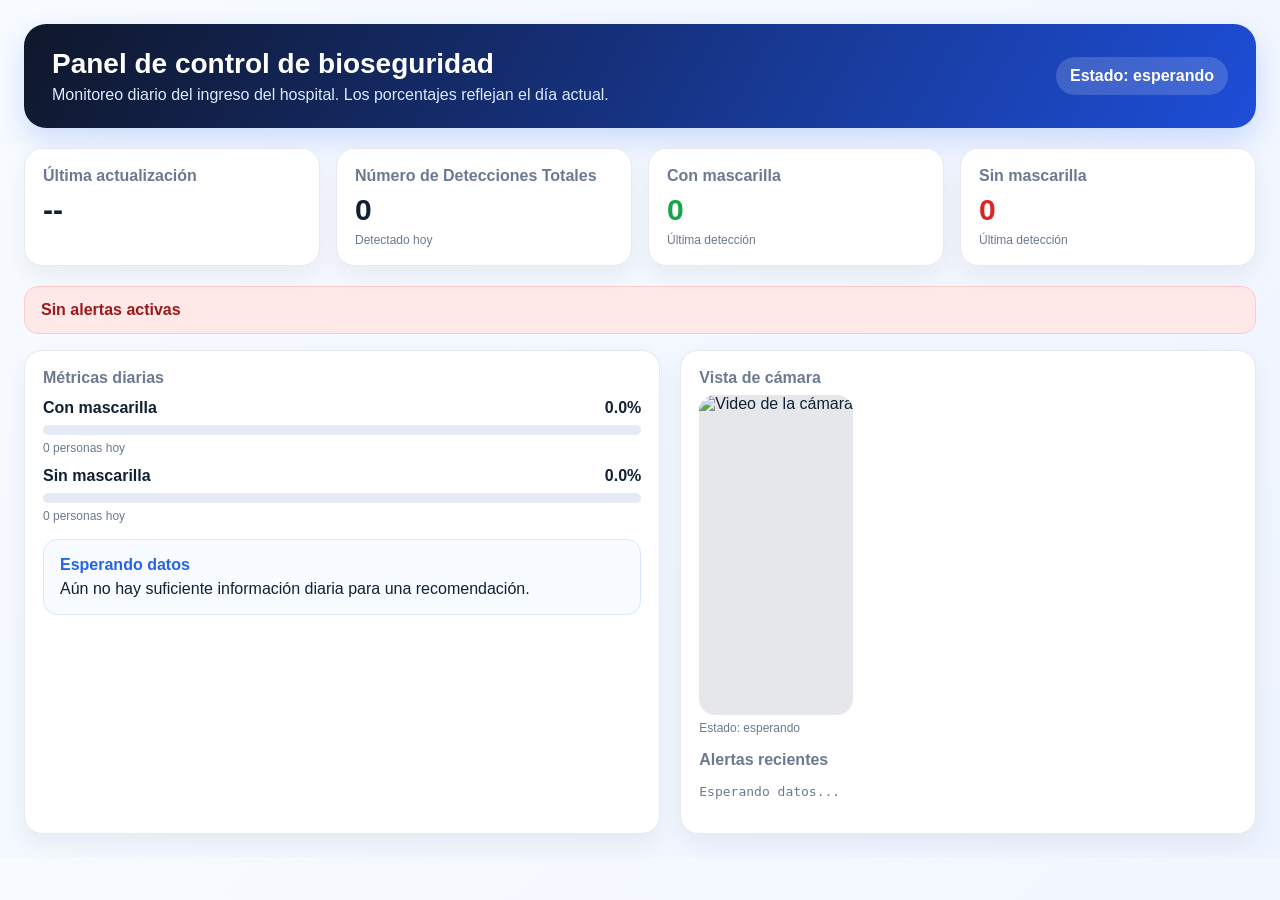
==== templates/dashboard.html @ 53bbfebd "MedicalMaskRewind v0.2 - Dashboard implementación del dashboard principal con frontend web y metrica" ====
<!doctype html>
<html lang="es">
  <head>
    <meta charset="utf-8">
    <meta name="viewport" content="width=device-width, initial-scale=1">
    <title>Panel de control · Bioseguridad</title>
    <style>
      :root {
        --bg: #f3f6fb;
        --panel: #ffffff;
        --border: #e5eaf2;
        --text: #122033;
        --muted: #6b7a90;
        --success: #16a34a;
        --danger: #dc2626;
        --accent: #2563eb;
      }
      body {
        margin: 0;
        font-family: "Segoe UI", Arial, sans-serif;
        background: linear-gradient(135deg, #f8fbff 0%, #eef4ff 100%);
        color: var(--text);
      }
      .container { max-width: 1500px; margin: 0 auto; padding: 24px; }
      .hero {
        background: linear-gradient(120deg, #0f172a, #1d4ed8);
        color: white;
        border-radius: 22px;
        padding: 24px 28px;
        display: flex;
        justify-content: space-between;
        align-items: center;
        margin-bottom: 20px;
        box-shadow: 0 12px 30px rgba(37, 99, 235, 0.2);
      }
      .hero h1 { margin: 0 0 6px; font-size: 28px; }
      .hero p { margin: 0; color: #dbeafe; }
      .status-pill {
        background: rgba(255,255,255,0.16);
        padding: 10px 14px;
        border-radius: 999px;
        font-weight: 600;
      }
      .grid { display: grid; grid-template-columns: 1.05fr 0.95fr; gap: 20px; }
      .cards { display: grid; grid-template-columns: repeat(auto-fit, minmax(200px, 1fr)); gap: 16px; margin-bottom: 20px; }
      .card, .panel {
        background: var(--panel);
        border: 1px solid var(--border);
        border-radius: 18px;
        padding: 18px;
        box-shadow: 0 10px 25px rgba(15, 23, 42, 0.06);
      }
      .card h3, .panel h2 { margin: 0 0 8px; font-size: 16px; color: var(--muted); font-weight: 600; }
      .value { font-size: 30px; font-weight: 700; }
      .alert { color: var(--danger); }
      .ok { color: var(--success); }
      .metric-card { margin-top: 12px; }
      .metric-top { display: flex; justify-content: space-between; align-items: center; margin-bottom: 8px; font-weight: 600; }
      .progress { height: 10px; background: #e5ebf5; border-radius: 999px; overflow: hidden; }
      .progress > div { height: 100%; border-radius: inherit; }
      .bar-success { background: linear-gradient(90deg, #16a34a, #4ade80); }
      .bar-danger { background: linear-gradient(90deg, #dc2626, #fb7185); }
      .metric-foot { margin-top: 6px; font-size: 12px; color: var(--muted); }
      .alert-box {
        margin-bottom: 16px;
        border-radius: 14px;
        padding: 14px 16px;
        background: #ffe8e8;
        color: #991b1b;
        border: 1px solid #fecaca;
        font-weight: 600;
      }
      .recommendation-card {
        margin-top: 16px;
        padding: 16px;
        border-radius: 14px;
        background: #f8fbff;
        border: 1px solid #d8e8ff;
      }
      .recommendation-title { font-weight: 700; margin-bottom: 6px; color: var(--accent); }
      img { width: 100%; border-radius: 16px; background: #e5e7eb; min-height: 320px; object-fit: cover; }
      pre { white-space: pre-wrap; word-break: break-word; color: var(--muted); line-height: 1.5; }
      .small { font-size: 12px; color: var(--muted); margin-top: 6px; }
    </style>
  </head>
  <body>
    <div class="container">
      <div class="hero">
        <div>
          <h1>Panel de control de bioseguridad</h1>
          <p>Monitoreo diario del ingreso del hospital. Los porcentajes reflejan el día actual.</p>
        </div>
        <div class="status-pill" id="status_pill">Estado: esperando</div>
      </div>

      <div class="cards">
        <div class="card">
          <h3>Última actualización</h3>
          <div class="value" id="last_update">--</div>
        </div>
        <div class="card">
          <h3>Número de Detecciones Totales</h3>
          <div class="value" id="daily_total">0</div>
          <div class="small">Detectado hoy</div>
        </div>
        <div class="card">
          <h3>Con mascarilla</h3>
          <div class="value ok" id="con">0</div>
          <div class="small">Última detección</div>
        </div>
        <div class="card">
          <h3>Sin mascarilla</h3>
          <div class="value alert" id="sin">0</div>
          <div class="small">Última detección</div>
        </div>
      </div>

      <div class="alert-box" id="alert_box">Sin alertas activas</div>

      <div class="grid">
        <div class="panel">
          <h2>Métricas diarias</h2>
          <div class="metric-card">
            <div class="metric-top"><span>Con mascarilla</span><strong id="daily_pct_con">0.0%</strong></div>
            <div class="progress"><div class="bar-success" id="bar_con" style="width: 0%"></div></div>
            <div class="metric-foot" id="daily_con_detail">0 personas hoy</div>
          </div>
          <div class="metric-card">
            <div class="metric-top"><span>Sin mascarilla</span><strong id="daily_pct_sin">0.0%</strong></div>
            <div class="progress"><div class="bar-danger" id="bar_sin" style="width: 0%"></div></div>
            <div class="metric-foot" id="daily_sin_detail">0 personas hoy</div>
          </div>
          <div class="recommendation-card">
            <div class="recommendation-title" id="recommendation_title">Esperando datos</div>
            <div id="recommendation_text">Aún no hay suficiente información diaria para una recomendación.</div>
          </div>
        </div>

        <div class="panel">
          <h2>Vista de cámara</h2>
          <img id="video_feed" src="/video_feed" alt="Video de la cámara">
          <div class="small" id="camera_status">Estado: esperando</div>
          <h2 style="margin-top: 16px;">Alertas recientes</h2>
          <pre id="alerts">Esperando datos...</pre>
        </div>
      </div>
    </div>

    <script>
      async function refresh() {
        const res = await fetch('/api/state');
        const data = await res.json();

        document.getElementById('last_update').textContent = data.last_update || '--';
        document.getElementById('daily_total').textContent = data.daily_total;
        document.getElementById('con').textContent = data.con_mascarilla;
        document.getElementById('sin').textContent = data.sin_mascarilla;
        document.getElementById('daily_pct_con').textContent = (data.daily_pct_con || 0).toFixed(1) + '%';
        document.getElementById('daily_pct_sin').textContent = (data.daily_pct_sin || 0).toFixed(1) + '%';
        document.getElementById('daily_con_detail').textContent = `${data.daily_con || 0} personas hoy con mascarilla`;
        document.getElementById('daily_sin_detail').textContent = `${data.daily_sin || 0} personas hoy sin mascarilla`;
        document.getElementById('bar_con').style.width = `${Math.min(100, data.daily_pct_con || 0)}%`;
        document.getElementById('bar_sin').style.width = `${Math.min(100, data.daily_pct_sin || 0)}%`;
        document.getElementById('recommendation_title').textContent = data.recommendation_title || 'Esperando datos';
        document.getElementById('recommendation_text').textContent = data.recommendation_text || 'Aún no hay suficiente información diaria para una recomendación.';
        document.getElementById('alerts').textContent = (data.alerts || []).map(a => `${a.timestamp} | Sin mascarilla: ${a.sin_mascarilla}`).join('\n');
        document.getElementById('alert_box').textContent = data.alerta ? '⚠️ Alerta activa: se ha detectado alguien sin mascarilla' : 'Sin alertas activas';
        document.getElementById('status_pill').textContent = data.camera_status === 'running' ? 'Estado: activo' : `Estado: ${data.camera_status}`;
        document.getElementById('camera_status').textContent = data.video_ready ? 'Vista de cámara lista' : 'Esperando imagen de la cámara';
      }

      setInterval(refresh, 2000);
      refresh();
    </script>
  </body>
</html>
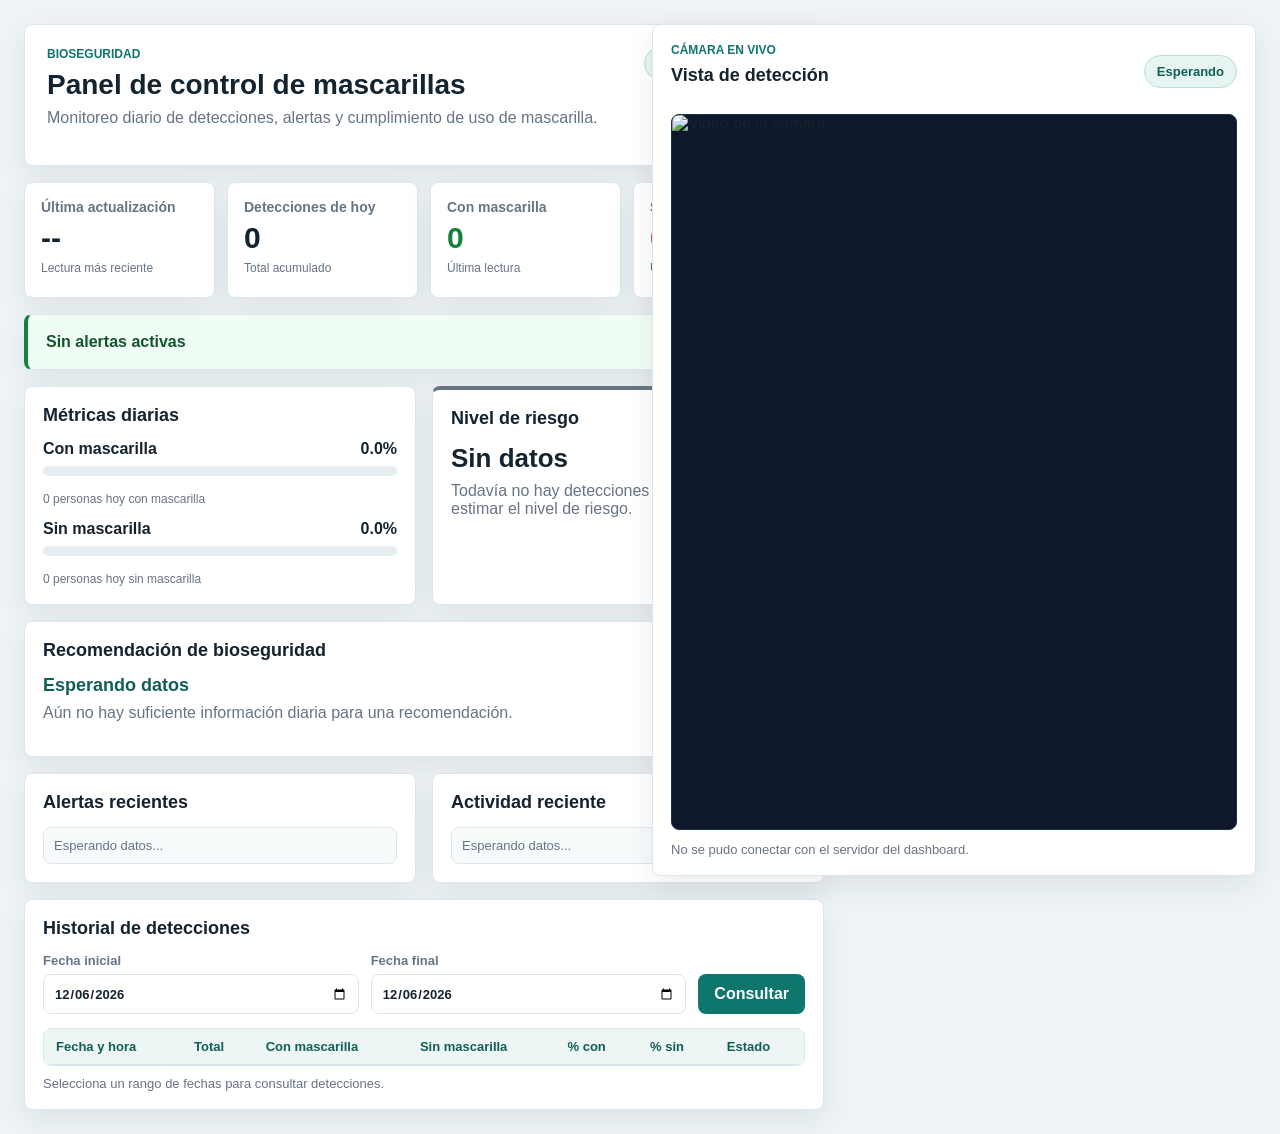
==== commit 07fc74f0: "Cambio de la disposición del front con la detección de mascarillas en tiempo real - vista de cámara " ====
--- a/templates/dashboard.html
+++ b/templates/dashboard.html
@@ -3,172 +3,720 @@
   <head>
     <meta charset="utf-8">
     <meta name="viewport" content="width=device-width, initial-scale=1">
-    <title>Panel de control · Bioseguridad</title>
+    <title>Panel de control - Bioseguridad</title>
     <style>
       :root {
-        --bg: #f3f6fb;
+        --bg: #eef4f6;
         --panel: #ffffff;
-        --border: #e5eaf2;
-        --text: #122033;
-        --muted: #6b7a90;
-        --success: #16a34a;
-        --danger: #dc2626;
-        --accent: #2563eb;
-      }
+        --panel-soft: #f7fafb;
+        --border: #dce6ea;
+        --text: #13232f;
+        --muted: #657585;
+        --accent: #0f766e;
+        --accent-dark: #115e59;
+        --success: #15803d;
+        --warning: #b45309;
+        --danger: #b91c1c;
+        --critical: #7f1d1d;
+        --shadow: 0 10px 28px rgba(20, 40, 50, 0.08);
+      }
+
+      * { box-sizing: border-box; }
+
       body {
         margin: 0;
         font-family: "Segoe UI", Arial, sans-serif;
-        background: linear-gradient(135deg, #f8fbff 0%, #eef4ff 100%);
+        background: var(--bg);
         color: var(--text);
       }
-      .container { max-width: 1500px; margin: 0 auto; padding: 24px; }
-      .hero {
-        background: linear-gradient(120deg, #0f172a, #1d4ed8);
-        color: white;
-        border-radius: 22px;
-        padding: 24px 28px;
+
+      .app-shell {
+        min-height: 100vh;
+        padding: 24px;
+      }
+
+      .main-layout {
+        display: grid;
+        grid-template-columns: minmax(0, 1fr) minmax(420px, 1fr);
+        gap: 24px;
+        align-items: start;
+      }
+
+      .left-column {
+        display: grid;
+        gap: 16px;
+      }
+
+      .header-panel,
+      .panel,
+      .metric-card,
+      .camera-panel {
+        background: var(--panel);
+        border: 1px solid var(--border);
+        border-radius: 8px;
+        box-shadow: var(--shadow);
+      }
+
+      .header-panel {
+        padding: 22px;
         display: flex;
         justify-content: space-between;
+        gap: 16px;
+        align-items: flex-start;
+      }
+
+      .eyebrow {
+        color: var(--accent);
+        font-size: 12px;
+        font-weight: 700;
+        letter-spacing: 0;
+        text-transform: uppercase;
+        margin: 0 0 8px;
+      }
+
+      h1,
+      h2,
+      h3,
+      p {
+        margin-top: 0;
+      }
+
+      h1 {
+        margin-bottom: 8px;
+        font-size: 28px;
+        line-height: 1.15;
+      }
+
+      h2 {
+        margin-bottom: 14px;
+        font-size: 18px;
+      }
+
+      h3 {
+        margin-bottom: 8px;
+        font-size: 14px;
+        color: var(--muted);
+        font-weight: 600;
+      }
+
+      .muted {
+        color: var(--muted);
+      }
+
+      .status-pill {
+        flex: 0 0 auto;
+        border: 1px solid #b8dcd6;
+        background: #e7f5f2;
+        color: var(--accent-dark);
+        border-radius: 999px;
+        padding: 8px 12px;
+        font-size: 13px;
+        font-weight: 700;
+      }
+
+      .summary-grid {
+        display: grid;
+        grid-template-columns: repeat(4, minmax(0, 1fr));
+        gap: 12px;
+      }
+
+      .metric-card {
+        padding: 16px;
+        min-height: 116px;
+      }
+
+      .metric-value {
+        font-size: 30px;
+        font-weight: 800;
+        line-height: 1;
+      }
+
+      .metric-caption {
+        margin-top: 8px;
+        color: var(--muted);
+        font-size: 12px;
+      }
+
+      .ok { color: var(--success); }
+      .alert { color: var(--danger); }
+
+      .panel {
+        padding: 18px;
+      }
+
+      .alert-box {
+        border-left: 4px solid var(--success);
+        background: #f0fdf4;
+        color: #14532d;
+        font-weight: 700;
+      }
+
+      .alert-box.active {
+        border-left-color: var(--danger);
+        background: #fef2f2;
+        color: var(--danger);
+      }
+
+      .metric-row {
+        display: grid;
+        gap: 8px;
+        margin-top: 14px;
+      }
+
+      .metric-top {
+        display: flex;
+        justify-content: space-between;
+        gap: 12px;
+        font-weight: 700;
+      }
+
+      .progress {
+        height: 10px;
+        border-radius: 999px;
+        background: #e6eef2;
+        overflow: hidden;
+      }
+
+      .progress > div {
+        height: 100%;
+        border-radius: inherit;
+      }
+
+      .bar-success { background: linear-gradient(90deg, #15803d, #22c55e); }
+      .bar-danger { background: linear-gradient(90deg, #b91c1c, #f97316); }
+
+      .risk-panel {
+        border-top: 4px solid var(--muted);
+      }
+
+      .risk-low { border-top-color: var(--success); }
+      .risk-moderate { border-top-color: var(--warning); }
+      .risk-high { border-top-color: var(--danger); }
+      .risk-critical { border-top-color: var(--critical); }
+
+      .risk-level {
+        font-size: 26px;
+        font-weight: 800;
+        margin-bottom: 8px;
+      }
+
+      .recommendation-title {
+        color: var(--accent-dark);
+        font-size: 18px;
+        font-weight: 800;
+        margin-bottom: 8px;
+      }
+
+      .two-column {
+        display: grid;
+        grid-template-columns: 1fr 1fr;
+        gap: 16px;
+      }
+
+      .log-list {
+        margin: 0;
+        padding: 0;
+        list-style: none;
+        display: grid;
+        gap: 8px;
+      }
+
+      .log-list li {
+        border: 1px solid var(--border);
+        border-radius: 8px;
+        padding: 10px;
+        background: var(--panel-soft);
+        color: var(--muted);
+        font-size: 13px;
+      }
+
+      .history-form {
+        display: grid;
+        grid-template-columns: repeat(2, minmax(0, 1fr)) auto;
+        gap: 12px;
+        align-items: end;
+        margin-bottom: 14px;
+      }
+
+      label {
+        display: grid;
+        gap: 6px;
+        color: var(--muted);
+        font-size: 13px;
+        font-weight: 700;
+      }
+
+      input,
+      button {
+        min-height: 40px;
+        border-radius: 8px;
+        font: inherit;
+      }
+
+      input {
+        border: 1px solid var(--border);
+        padding: 8px 10px;
+        color: var(--text);
+        background: #ffffff;
+      }
+
+      button {
+        border: 0;
+        background: var(--accent);
+        color: white;
+        padding: 0 16px;
+        font-weight: 800;
+        cursor: pointer;
+      }
+
+      button:hover {
+        background: var(--accent-dark);
+      }
+
+      .table-wrap {
+        overflow-x: auto;
+        border: 1px solid var(--border);
+        border-radius: 8px;
+      }
+
+      table {
+        width: 100%;
+        border-collapse: collapse;
+        min-width: 760px;
+      }
+
+      th,
+      td {
+        padding: 10px 12px;
+        border-bottom: 1px solid var(--border);
+        text-align: left;
+        font-size: 13px;
+      }
+
+      th {
+        background: #edf6f4;
+        color: var(--accent-dark);
+        font-weight: 800;
+      }
+
+      tr:last-child td {
+        border-bottom: 0;
+      }
+
+      .status-alert {
+        color: var(--danger);
+        font-weight: 800;
+      }
+
+      .status-ok {
+        color: var(--success);
+        font-weight: 800;
+      }
+
+      .message {
+        margin-top: 10px;
+        color: var(--muted);
+        font-size: 13px;
+      }
+
+      .camera-panel {
+        position: sticky;
+        top: 24px;
+        min-height: calc(100vh - 48px);
+        padding: 18px;
+        display: flex;
+        flex-direction: column;
+      }
+
+      .camera-header {
+        display: flex;
+        justify-content: space-between;
+        gap: 12px;
         align-items: center;
-        margin-bottom: 20px;
-        box-shadow: 0 12px 30px rgba(37, 99, 235, 0.2);
-      }
-      .hero h1 { margin: 0 0 6px; font-size: 28px; }
-      .hero p { margin: 0; color: #dbeafe; }
-      .status-pill {
-        background: rgba(255,255,255,0.16);
-        padding: 10px 14px;
-        border-radius: 999px;
-        font-weight: 600;
-      }
-      .grid { display: grid; grid-template-columns: 1.05fr 0.95fr; gap: 20px; }
-      .cards { display: grid; grid-template-columns: repeat(auto-fit, minmax(200px, 1fr)); gap: 16px; margin-bottom: 20px; }
-      .card, .panel {
-        background: var(--panel);
-        border: 1px solid var(--border);
-        border-radius: 18px;
-        padding: 18px;
-        box-shadow: 0 10px 25px rgba(15, 23, 42, 0.06);
-      }
-      .card h3, .panel h2 { margin: 0 0 8px; font-size: 16px; color: var(--muted); font-weight: 600; }
-      .value { font-size: 30px; font-weight: 700; }
-      .alert { color: var(--danger); }
-      .ok { color: var(--success); }
-      .metric-card { margin-top: 12px; }
-      .metric-top { display: flex; justify-content: space-between; align-items: center; margin-bottom: 8px; font-weight: 600; }
-      .progress { height: 10px; background: #e5ebf5; border-radius: 999px; overflow: hidden; }
-      .progress > div { height: 100%; border-radius: inherit; }
-      .bar-success { background: linear-gradient(90deg, #16a34a, #4ade80); }
-      .bar-danger { background: linear-gradient(90deg, #dc2626, #fb7185); }
-      .metric-foot { margin-top: 6px; font-size: 12px; color: var(--muted); }
-      .alert-box {
-        margin-bottom: 16px;
-        border-radius: 14px;
-        padding: 14px 16px;
-        background: #ffe8e8;
-        color: #991b1b;
-        border: 1px solid #fecaca;
-        font-weight: 600;
-      }
-      .recommendation-card {
-        margin-top: 16px;
-        padding: 16px;
-        border-radius: 14px;
-        background: #f8fbff;
-        border: 1px solid #d8e8ff;
-      }
-      .recommendation-title { font-weight: 700; margin-bottom: 6px; color: var(--accent); }
-      img { width: 100%; border-radius: 16px; background: #e5e7eb; min-height: 320px; object-fit: cover; }
-      pre { white-space: pre-wrap; word-break: break-word; color: var(--muted); line-height: 1.5; }
-      .small { font-size: 12px; color: var(--muted); margin-top: 6px; }
+        margin-bottom: 14px;
+      }
+
+      .camera-frame {
+        flex: 1;
+        min-height: 520px;
+        border-radius: 8px;
+        overflow: hidden;
+        background: #0f172a;
+        border: 1px solid #183247;
+      }
+
+      .camera-frame img {
+        display: block;
+        width: 100%;
+        height: 100%;
+        min-height: 520px;
+        object-fit: cover;
+      }
+
+      .camera-status {
+        margin-top: 12px;
+        color: var(--muted);
+        font-size: 13px;
+      }
+
+      @media (max-width: 1120px) {
+        .main-layout {
+          grid-template-columns: 1fr;
+        }
+
+        .camera-panel {
+          position: static;
+          min-height: auto;
+        }
+
+        .camera-frame,
+        .camera-frame img {
+          min-height: 420px;
+        }
+      }
+
+      @media (max-width: 760px) {
+        .app-shell {
+          padding: 14px;
+        }
+
+        .header-panel,
+        .two-column,
+        .history-form {
+          grid-template-columns: 1fr;
+        }
+
+        .header-panel {
+          display: grid;
+        }
+
+        .summary-grid {
+          grid-template-columns: repeat(2, minmax(0, 1fr));
+        }
+
+        .camera-frame,
+        .camera-frame img {
+          min-height: 300px;
+        }
+      }
     </style>
   </head>
   <body>
-    <div class="container">
-      <div class="hero">
-        <div>
-          <h1>Panel de control de bioseguridad</h1>
-          <p>Monitoreo diario del ingreso del hospital. Los porcentajes reflejan el día actual.</p>
-        </div>
-        <div class="status-pill" id="status_pill">Estado: esperando</div>
+    <main class="app-shell">
+      <div class="main-layout">
+        <section class="left-column" aria-label="Dashboard de bioseguridad">
+          <header class="header-panel">
+            <div>
+              <p class="eyebrow">Bioseguridad</p>
+              <h1>Panel de control de mascarillas</h1>
+              <p class="muted">Monitoreo diario de detecciones, alertas y cumplimiento de uso de mascarilla.</p>
+            </div>
+            <div class="status-pill" id="status_pill">Estado: esperando</div>
+          </header>
+
+          <section class="summary-grid" aria-label="Métricas principales">
+            <article class="metric-card">
+              <h3>Última actualización</h3>
+              <div class="metric-value" id="last_update">--</div>
+              <div class="metric-caption">Lectura más reciente</div>
+            </article>
+            <article class="metric-card">
+              <h3>Detecciones de hoy</h3>
+              <div class="metric-value" id="daily_total">0</div>
+              <div class="metric-caption">Total acumulado</div>
+            </article>
+            <article class="metric-card">
+              <h3>Con mascarilla</h3>
+              <div class="metric-value ok" id="con">0</div>
+              <div class="metric-caption">Última lectura</div>
+            </article>
+            <article class="metric-card">
+              <h3>Sin mascarilla</h3>
+              <div class="metric-value alert" id="sin">0</div>
+              <div class="metric-caption">Última lectura</div>
+            </article>
+          </section>
+
+          <section class="panel alert-box" id="alert_box">Sin alertas activas</section>
+
+          <section class="two-column">
+            <article class="panel">
+              <h2>Métricas diarias</h2>
+              <div class="metric-row">
+                <div class="metric-top"><span>Con mascarilla</span><strong id="daily_pct_con">0.0%</strong></div>
+                <div class="progress"><div class="bar-success" id="bar_con" style="width: 0%"></div></div>
+                <div class="metric-caption" id="daily_con_detail">0 personas hoy con mascarilla</div>
+              </div>
+              <div class="metric-row">
+                <div class="metric-top"><span>Sin mascarilla</span><strong id="daily_pct_sin">0.0%</strong></div>
+                <div class="progress"><div class="bar-danger" id="bar_sin" style="width: 0%"></div></div>
+                <div class="metric-caption" id="daily_sin_detail">0 personas hoy sin mascarilla</div>
+              </div>
+            </article>
+
+            <article class="panel risk-panel" id="risk_panel">
+              <h2>Nivel de riesgo</h2>
+              <div class="risk-level" id="risk_level">Sin datos</div>
+              <p class="muted" id="risk_description">Todavía no hay detecciones suficientes para estimar el nivel de riesgo.</p>
+            </article>
+          </section>
+
+          <section class="panel">
+            <h2>Recomendación de bioseguridad</h2>
+            <div class="recommendation-title" id="recommendation_title">Esperando datos</div>
+            <p class="muted" id="recommendation_text">Aún no hay suficiente información diaria para una recomendación.</p>
+          </section>
+
+          <section class="two-column">
+            <article class="panel">
+              <h2>Alertas recientes</h2>
+              <ul class="log-list" id="alerts">
+                <li>Esperando datos...</li>
+              </ul>
+            </article>
+            <article class="panel">
+              <h2>Actividad reciente</h2>
+              <ul class="log-list" id="logs">
+                <li>Esperando datos...</li>
+              </ul>
+            </article>
+          </section>
+
+          <section class="panel">
+            <h2>Historial de detecciones</h2>
+            <form class="history-form" id="history_form">
+              <label>
+                Fecha inicial
+                <input type="date" id="start_date" required>
+              </label>
+              <label>
+                Fecha final
+                <input type="date" id="end_date" required>
+              </label>
+              <button type="submit">Consultar</button>
+            </form>
+            <div class="table-wrap">
+              <table id="history_table">
+                <thead>
+                  <tr>
+                    <th>Fecha y hora</th>
+                    <th>Total</th>
+                    <th>Con mascarilla</th>
+                    <th>Sin mascarilla</th>
+                    <th>% con</th>
+                    <th>% sin</th>
+                    <th>Estado</th>
+                  </tr>
+                </thead>
+                <tbody></tbody>
+              </table>
+            </div>
+            <div class="message" id="history_message">Selecciona un rango de fechas para consultar detecciones.</div>
+          </section>
+        </section>
+
+        <aside class="camera-panel" aria-label="Vista de cámara en vivo">
+          <div class="camera-header">
+            <div>
+              <p class="eyebrow">Cámara en vivo</p>
+              <h2>Vista de detección</h2>
+            </div>
+            <div class="status-pill" id="camera_status_pill">Esperando</div>
+          </div>
+          <div class="camera-frame">
+            <img id="video_feed" src="/video_feed" alt="Video de la cámara">
+          </div>
+          <div class="camera-status" id="camera_status">Esperando imagen de la cámara</div>
+        </aside>
       </div>
-
-      <div class="cards">
-        <div class="card">
-          <h3>Última actualización</h3>
-          <div class="value" id="last_update">--</div>
-        </div>
-        <div class="card">
-          <h3>Número de Detecciones Totales</h3>
-          <div class="value" id="daily_total">0</div>
-          <div class="small">Detectado hoy</div>
-        </div>
-        <div class="card">
-          <h3>Con mascarilla</h3>
-          <div class="value ok" id="con">0</div>
-          <div class="small">Última detección</div>
-        </div>
-        <div class="card">
-          <h3>Sin mascarilla</h3>
-          <div class="value alert" id="sin">0</div>
-          <div class="small">Última detección</div>
-        </div>
-      </div>
-
-      <div class="alert-box" id="alert_box">Sin alertas activas</div>
-
-      <div class="grid">
-        <div class="panel">
-          <h2>Métricas diarias</h2>
-          <div class="metric-card">
-            <div class="metric-top"><span>Con mascarilla</span><strong id="daily_pct_con">0.0%</strong></div>
-            <div class="progress"><div class="bar-success" id="bar_con" style="width: 0%"></div></div>
-            <div class="metric-foot" id="daily_con_detail">0 personas hoy</div>
-          </div>
-          <div class="metric-card">
-            <div class="metric-top"><span>Sin mascarilla</span><strong id="daily_pct_sin">0.0%</strong></div>
-            <div class="progress"><div class="bar-danger" id="bar_sin" style="width: 0%"></div></div>
-            <div class="metric-foot" id="daily_sin_detail">0 personas hoy</div>
-          </div>
-          <div class="recommendation-card">
-            <div class="recommendation-title" id="recommendation_title">Esperando datos</div>
-            <div id="recommendation_text">Aún no hay suficiente información diaria para una recomendación.</div>
-          </div>
-        </div>
-
-        <div class="panel">
-          <h2>Vista de cámara</h2>
-          <img id="video_feed" src="/video_feed" alt="Video de la cámara">
-          <div class="small" id="camera_status">Estado: esperando</div>
-          <h2 style="margin-top: 16px;">Alertas recientes</h2>
-          <pre id="alerts">Esperando datos...</pre>
-        </div>
-      </div>
-    </div>
+    </main>
 
     <script>
+      const defaults = {
+        recommendationTitle: 'Esperando datos',
+        recommendationText: 'Aún no hay suficiente información diaria para una recomendación.',
+        riskLevel: 'Sin datos',
+        riskDescription: 'Todavía no hay detecciones suficientes para estimar el nivel de riesgo.'
+      };
+
+      function byId(id) {
+        return document.getElementById(id);
+      }
+
+      function numberValue(value) {
+        const parsed = Number(value);
+        return Number.isFinite(parsed) ? parsed : 0;
+      }
+
+      function formatPercent(value) {
+        return `${numberValue(value).toFixed(1)}%`;
+      }
+
+      function setList(id, items, emptyText, formatter) {
+        const list = byId(id);
+        list.replaceChildren();
+
+        if (!items || items.length === 0) {
+          const item = document.createElement('li');
+          item.textContent = emptyText;
+          list.appendChild(item);
+          return;
+        }
+
+        items.forEach((entry) => {
+          const item = document.createElement('li');
+          item.textContent = formatter(entry);
+          list.appendChild(item);
+        });
+      }
+
+      function riskClass(level) {
+        const value = (level || '').toLowerCase();
+        if (value.includes('crítico') || value.includes('critico')) return 'risk-critical';
+        if (value.includes('alto')) return 'risk-high';
+        if (value.includes('moderado')) return 'risk-moderate';
+        if (value.includes('bajo')) return 'risk-low';
+        return '';
+      }
+
+      function updateRisk(level, description) {
+        const panel = byId('risk_panel');
+        panel.className = `panel risk-panel ${riskClass(level)}`;
+        byId('risk_level').textContent = level || defaults.riskLevel;
+        byId('risk_description').textContent = description || defaults.riskDescription;
+      }
+
+      function updateAlertBox(active) {
+        const alertBox = byId('alert_box');
+        alertBox.classList.toggle('active', Boolean(active));
+        alertBox.textContent = active
+          ? 'Alerta activa: se detectó al menos una persona sin mascarilla.'
+          : 'Sin alertas activas';
+      }
+
       async function refresh() {
-        const res = await fetch('/api/state');
-        const data = await res.json();
-
-        document.getElementById('last_update').textContent = data.last_update || '--';
-        document.getElementById('daily_total').textContent = data.daily_total;
-        document.getElementById('con').textContent = data.con_mascarilla;
-        document.getElementById('sin').textContent = data.sin_mascarilla;
-        document.getElementById('daily_pct_con').textContent = (data.daily_pct_con || 0).toFixed(1) + '%';
-        document.getElementById('daily_pct_sin').textContent = (data.daily_pct_sin || 0).toFixed(1) + '%';
-        document.getElementById('daily_con_detail').textContent = `${data.daily_con || 0} personas hoy con mascarilla`;
-        document.getElementById('daily_sin_detail').textContent = `${data.daily_sin || 0} personas hoy sin mascarilla`;
-        document.getElementById('bar_con').style.width = `${Math.min(100, data.daily_pct_con || 0)}%`;
-        document.getElementById('bar_sin').style.width = `${Math.min(100, data.daily_pct_sin || 0)}%`;
-        document.getElementById('recommendation_title').textContent = data.recommendation_title || 'Esperando datos';
-        document.getElementById('recommendation_text').textContent = data.recommendation_text || 'Aún no hay suficiente información diaria para una recomendación.';
-        document.getElementById('alerts').textContent = (data.alerts || []).map(a => `${a.timestamp} | Sin mascarilla: ${a.sin_mascarilla}`).join('\n');
-        document.getElementById('alert_box').textContent = data.alerta ? '⚠️ Alerta activa: se ha detectado alguien sin mascarilla' : 'Sin alertas activas';
-        document.getElementById('status_pill').textContent = data.camera_status === 'running' ? 'Estado: activo' : `Estado: ${data.camera_status}`;
-        document.getElementById('camera_status').textContent = data.video_ready ? 'Vista de cámara lista' : 'Esperando imagen de la cámara';
-      }
-
+        try {
+          const res = await fetch('/api/state');
+          const data = await res.json();
+
+          byId('last_update').textContent = data.last_update || '--';
+          byId('daily_total').textContent = numberValue(data.daily_total);
+          byId('con').textContent = numberValue(data.con_mascarilla);
+          byId('sin').textContent = numberValue(data.sin_mascarilla);
+          byId('daily_pct_con').textContent = formatPercent(data.daily_pct_con);
+          byId('daily_pct_sin').textContent = formatPercent(data.daily_pct_sin);
+          byId('daily_con_detail').textContent = `${numberValue(data.daily_con)} personas hoy con mascarilla`;
+          byId('daily_sin_detail').textContent = `${numberValue(data.daily_sin)} personas hoy sin mascarilla`;
+          byId('bar_con').style.width = `${Math.min(100, numberValue(data.daily_pct_con))}%`;
+          byId('bar_sin').style.width = `${Math.min(100, numberValue(data.daily_pct_sin))}%`;
+          byId('recommendation_title').textContent = data.recommendation_title || defaults.recommendationTitle;
+          byId('recommendation_text').textContent = data.recommendation_text || defaults.recommendationText;
+
+          updateRisk(data.risk_level, data.risk_description);
+          updateAlertBox(data.alerta);
+
+          setList(
+            'alerts',
+            data.alerts,
+            'Sin alertas recientes.',
+            (alert) => `${alert.timestamp} | Sin mascarilla: ${numberValue(alert.sin_mascarilla)}`
+          );
+          setList(
+            'logs',
+            data.logs,
+            'Sin actividad reciente.',
+            (log) => log
+          );
+
+          const status = data.camera_status === 'running' ? 'activo' : (data.camera_status || 'esperando');
+          byId('status_pill').textContent = `Estado: ${status}`;
+          byId('camera_status_pill').textContent = data.video_ready ? 'En vivo' : 'Esperando';
+          byId('camera_status').textContent = data.video_ready
+            ? 'Vista de cámara lista'
+            : 'Esperando imagen de la cámara';
+        } catch (error) {
+          byId('status_pill').textContent = 'Estado: sin conexión';
+          byId('camera_status').textContent = 'No se pudo conectar con el servidor del dashboard.';
+        }
+      }
+
+      function renderHistory(rows) {
+        const tbody = byId('history_table').querySelector('tbody');
+        const message = byId('history_message');
+        tbody.replaceChildren();
+
+        if (!rows || rows.length === 0) {
+          message.textContent = 'No se encontraron registros en el rango seleccionado.';
+          return;
+        }
+
+        rows.forEach((row) => {
+          const tr = document.createElement('tr');
+          const values = [
+            row.timestamp || '--',
+            numberValue(row.total),
+            numberValue(row.con_mascarilla),
+            numberValue(row.sin_mascarilla),
+            formatPercent(row.porcentaje_con),
+            formatPercent(row.porcentaje_sin)
+          ];
+
+          values.forEach((value) => {
+            const td = document.createElement('td');
+            td.textContent = value;
+            tr.appendChild(td);
+          });
+
+          const statusTd = document.createElement('td');
+          statusTd.textContent = row.alerta ? 'Alerta' : 'Sin alerta';
+          statusTd.className = row.alerta ? 'status-alert' : 'status-ok';
+          tr.appendChild(statusTd);
+          tbody.appendChild(tr);
+        });
+
+        message.textContent = `${rows.length} registro(s) encontrado(s).`;
+      }
+
+      async function consultarHistorial(event) {
+        if (event) {
+          event.preventDefault();
+        }
+
+        const start = byId('start_date').value;
+        const end = byId('end_date').value;
+        const message = byId('history_message');
+
+        if (!start || !end) {
+          message.textContent = 'Selecciona fecha inicial y fecha final.';
+          return;
+        }
+
+        message.textContent = 'Consultando historial...';
+
+        try {
+          const params = new URLSearchParams({ start, end });
+          const res = await fetch(`/api/history?${params.toString()}`);
+          const data = await res.json();
+
+          if (!res.ok) {
+            throw new Error(data.error || 'No se pudo consultar el historial.');
+          }
+
+          renderHistory(data);
+        } catch (error) {
+          byId('history_table').querySelector('tbody').replaceChildren();
+          message.textContent = 'No se pudo consultar el historial. Verifica la conexión e intenta nuevamente.';
+        }
+      }
+
+      function setDefaultDates() {
+        const today = new Date().toISOString().slice(0, 10);
+        byId('start_date').value = today;
+        byId('end_date').value = today;
+      }
+
+      byId('history_form').addEventListener('submit', consultarHistorial);
+      setDefaultDates();
       setInterval(refresh, 2000);
       refresh();
     </script>
